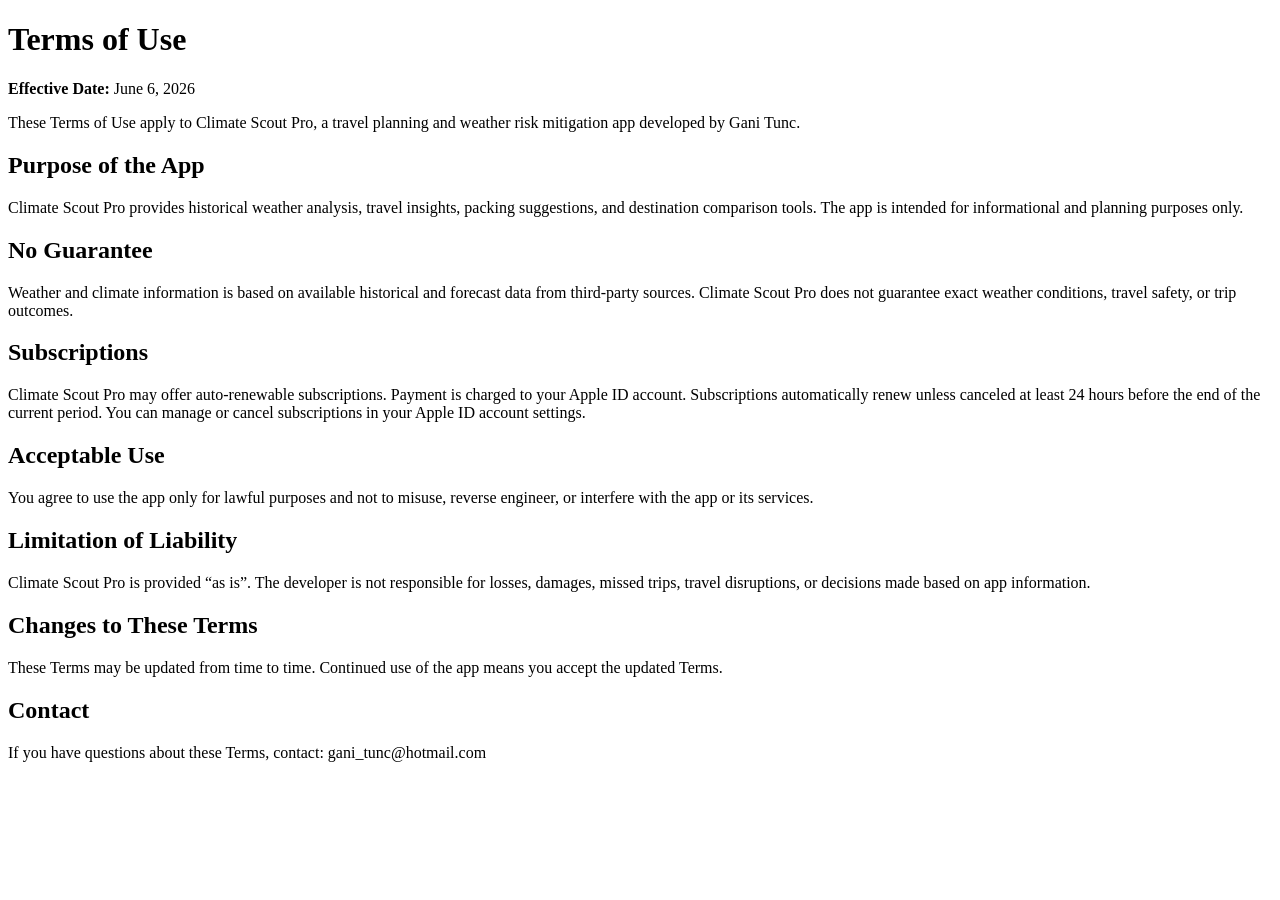
==== terms.html @ 1fe16081 "Create terms.html" ====
<!DOCTYPE html>
<html lang="en">
<head>
  <meta charset="UTF-8">
  <title>Terms of Use - Climate Scout Pro</title>
  <meta name="viewport" content="width=device-width, initial-scale=1">
</head>
<body>
  <h1>Terms of Use</h1>
  <p><strong>Effective Date:</strong> June 6, 2026</p>

  <p>These Terms of Use apply to Climate Scout Pro, a travel planning and weather risk mitigation app developed by Gani Tunc.</p>

  <h2>Purpose of the App</h2>
  <p>Climate Scout Pro provides historical weather analysis, travel insights, packing suggestions, and destination comparison tools. The app is intended for informational and planning purposes only.</p>

  <h2>No Guarantee</h2>
  <p>Weather and climate information is based on available historical and forecast data from third-party sources. Climate Scout Pro does not guarantee exact weather conditions, travel safety, or trip outcomes.</p>

  <h2>Subscriptions</h2>
  <p>Climate Scout Pro may offer auto-renewable subscriptions. Payment is charged to your Apple ID account. Subscriptions automatically renew unless canceled at least 24 hours before the end of the current period. You can manage or cancel subscriptions in your Apple ID account settings.</p>

  <h2>Acceptable Use</h2>
  <p>You agree to use the app only for lawful purposes and not to misuse, reverse engineer, or interfere with the app or its services.</p>

  <h2>Limitation of Liability</h2>
  <p>Climate Scout Pro is provided “as is”. The developer is not responsible for losses, damages, missed trips, travel disruptions, or decisions made based on app information.</p>

  <h2>Changes to These Terms</h2>
  <p>These Terms may be updated from time to time. Continued use of the app means you accept the updated Terms.</p>

  <h2>Contact</h2>
  <p>If you have questions about these Terms, contact: gani_tunc@hotmail.com</p>
</body>
</html>
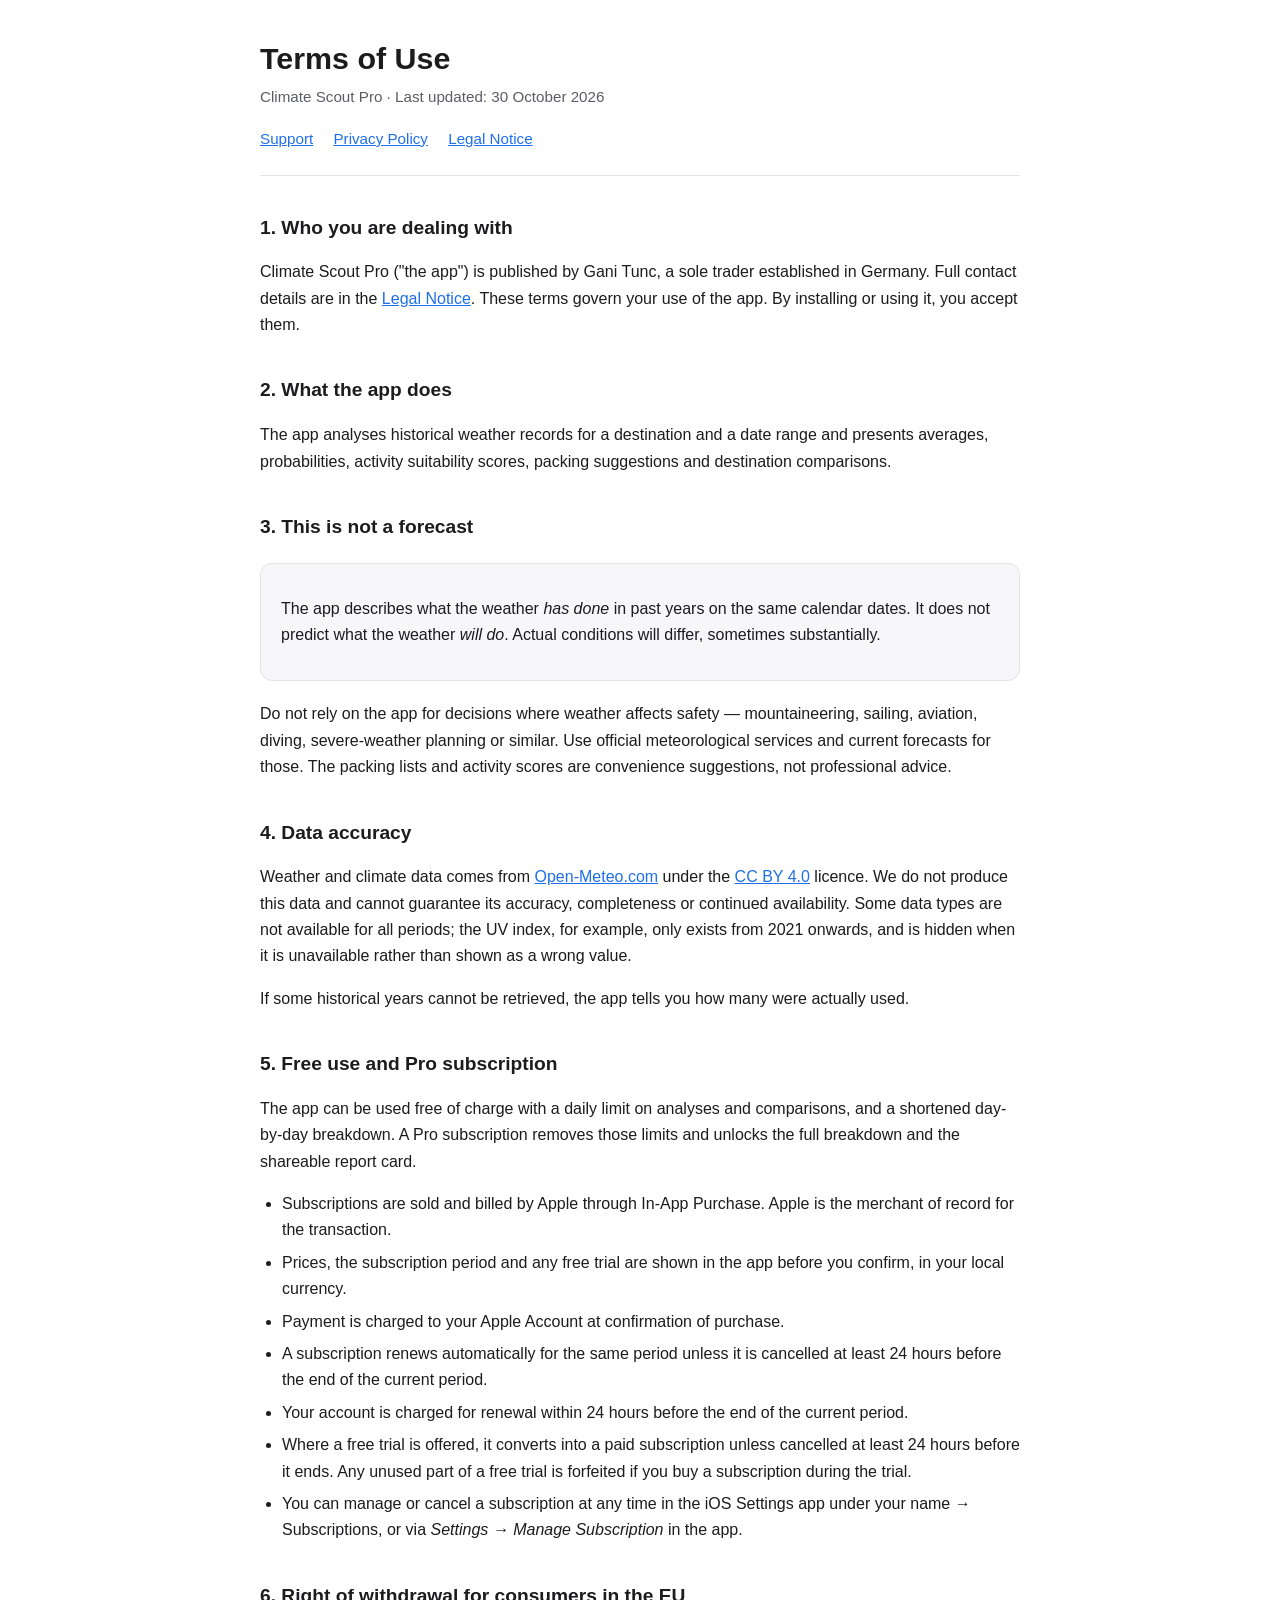
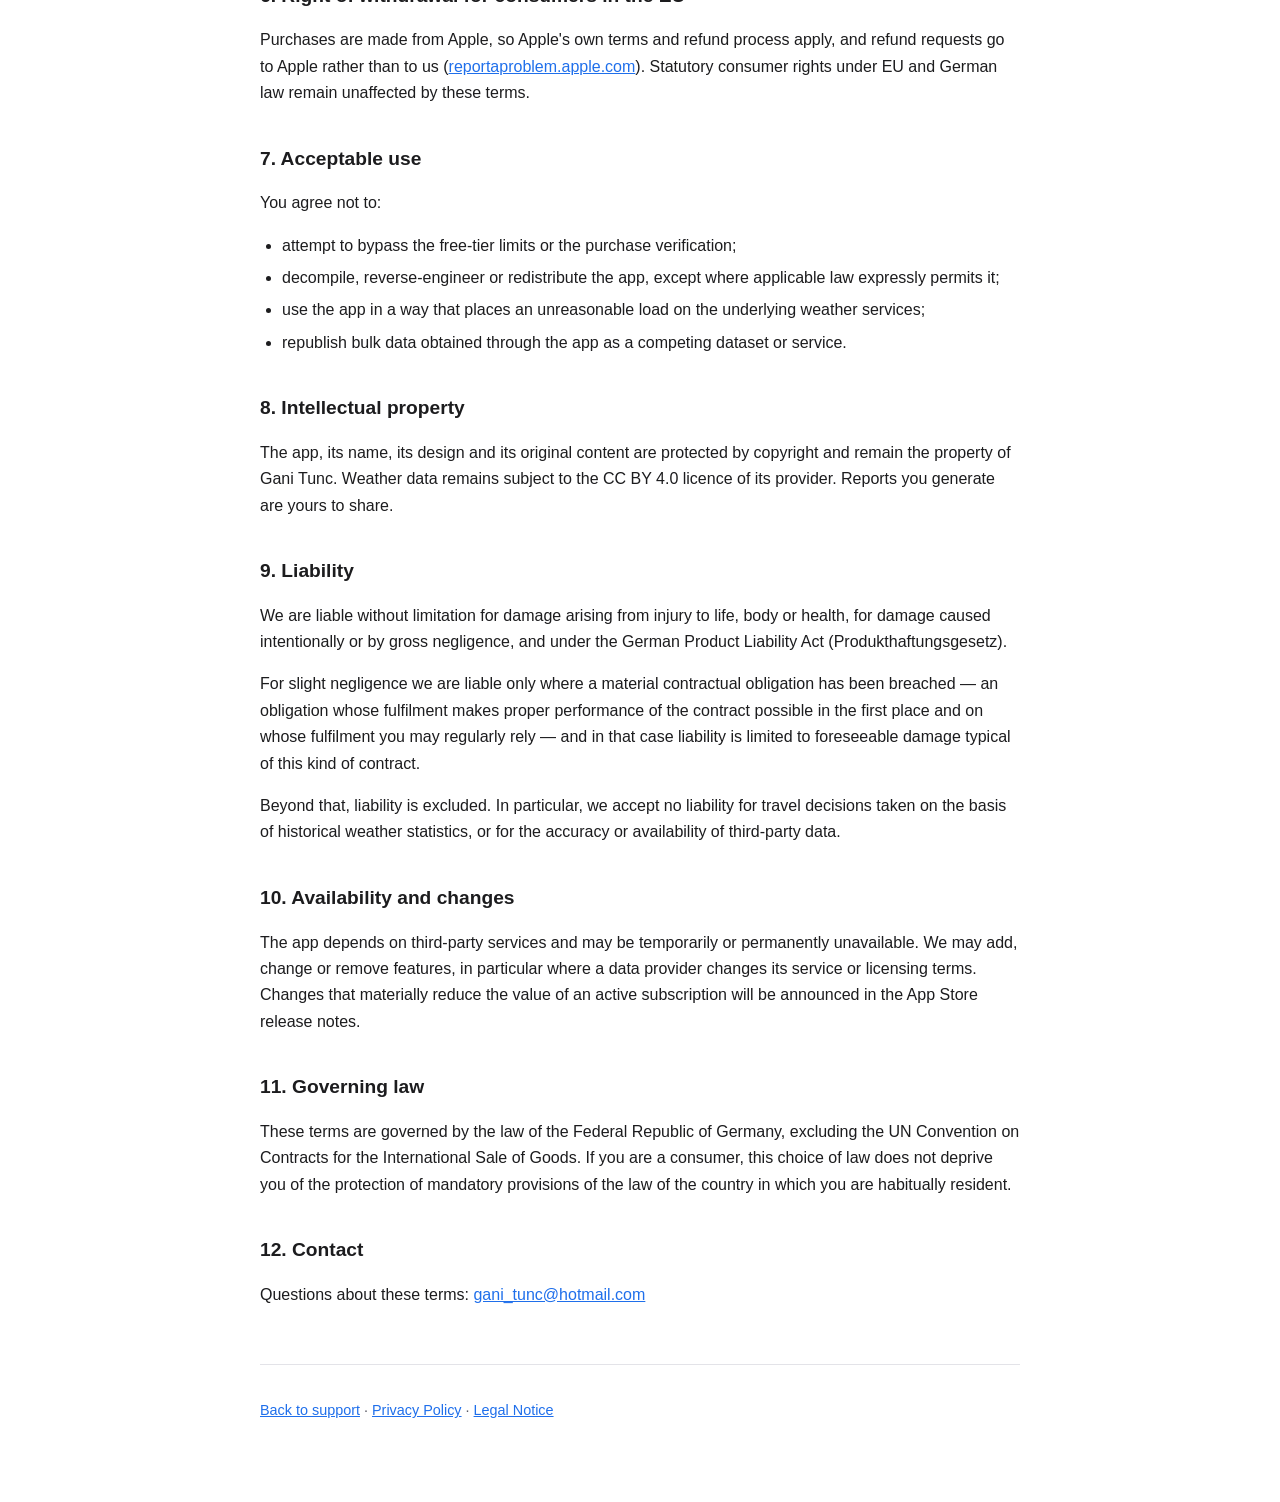
==== commit 86a52387: "Add Impressum, German privacy policy and support page; rewrite legal pages" ====
--- a/terms.html
+++ b/terms.html
@@ -1,35 +1,152 @@
-<!DOCTYPE html>
+<!doctype html>
 <html lang="en">
 <head>
-  <meta charset="UTF-8">
-  <title>Terms of Use - Climate Scout Pro</title>
-  <meta name="viewport" content="width=device-width, initial-scale=1">
+<meta charset="utf-8">
+<meta name="viewport" content="width=device-width, initial-scale=1">
+<title>Terms of Use — Climate Scout Pro</title>
+<link rel="stylesheet" href="style.css">
 </head>
 <body>
-  <h1>Terms of Use</h1>
-  <p><strong>Effective Date:</strong> June 6, 2026</p>
+<main>
+  <header>
+    <h1>Terms of Use</h1>
+    <p class="sub">Climate Scout Pro · Last updated: 30 October 2026</p>
+    <nav>
+      <a href="index.html">Support</a>
+      <a href="privacy.html">Privacy Policy</a>
+      <a href="impressum.html">Legal Notice</a>
+    </nav>
+  </header>
 
-  <p>These Terms of Use apply to Climate Scout Pro, a travel planning and weather risk mitigation app developed by Gani Tunc.</p>
+  <h2>1. Who you are dealing with</h2>
+  <p>
+    Climate Scout Pro ("the app") is published by Gani Tunc, a sole trader established in Germany.
+    Full contact details are in the <a href="impressum.html">Legal Notice</a>. These terms govern
+    your use of the app. By installing or using it, you accept them.
+  </p>
 
-  <h2>Purpose of the App</h2>
-  <p>Climate Scout Pro provides historical weather analysis, travel insights, packing suggestions, and destination comparison tools. The app is intended for informational and planning purposes only.</p>
+  <h2>2. What the app does</h2>
+  <p>
+    The app analyses historical weather records for a destination and a date range and presents
+    averages, probabilities, activity suitability scores, packing suggestions and destination
+    comparisons.
+  </p>
 
-  <h2>No Guarantee</h2>
-  <p>Weather and climate information is based on available historical and forecast data from third-party sources. Climate Scout Pro does not guarantee exact weather conditions, travel safety, or trip outcomes.</p>
+  <h2>3. This is not a forecast</h2>
+  <div class="card">
+    <p>
+      The app describes what the weather <em>has done</em> in past years on the same calendar dates.
+      It does not predict what the weather <em>will do</em>. Actual conditions will differ, sometimes
+      substantially.
+    </p>
+  </div>
+  <p>
+    Do not rely on the app for decisions where weather affects safety — mountaineering, sailing,
+    aviation, diving, severe-weather planning or similar. Use official meteorological services and
+    current forecasts for those. The packing lists and activity scores are convenience suggestions,
+    not professional advice.
+  </p>
 
-  <h2>Subscriptions</h2>
-  <p>Climate Scout Pro may offer auto-renewable subscriptions. Payment is charged to your Apple ID account. Subscriptions automatically renew unless canceled at least 24 hours before the end of the current period. You can manage or cancel subscriptions in your Apple ID account settings.</p>
+  <h2>4. Data accuracy</h2>
+  <p>
+    Weather and climate data comes from <a href="https://open-meteo.com/">Open-Meteo.com</a> under
+    the <a href="https://creativecommons.org/licenses/by/4.0/">CC BY 4.0</a> licence. We do not
+    produce this data and cannot guarantee its accuracy, completeness or continued availability.
+    Some data types are not available for all periods; the UV index, for example, only exists from
+    2021 onwards, and is hidden when it is unavailable rather than shown as a wrong value.
+  </p>
+  <p>
+    If some historical years cannot be retrieved, the app tells you how many were actually used.
+  </p>
 
-  <h2>Acceptable Use</h2>
-  <p>You agree to use the app only for lawful purposes and not to misuse, reverse engineer, or interfere with the app or its services.</p>
+  <h2>5. Free use and Pro subscription</h2>
+  <p>
+    The app can be used free of charge with a daily limit on analyses and comparisons, and a
+    shortened day-by-day breakdown. A Pro subscription removes those limits and unlocks the full
+    breakdown and the shareable report card.
+  </p>
+  <ul>
+    <li>Subscriptions are sold and billed by Apple through In-App Purchase. Apple is the merchant
+        of record for the transaction.</li>
+    <li>Prices, the subscription period and any free trial are shown in the app before you confirm,
+        in your local currency.</li>
+    <li>Payment is charged to your Apple Account at confirmation of purchase.</li>
+    <li>A subscription renews automatically for the same period unless it is cancelled at least
+        24 hours before the end of the current period.</li>
+    <li>Your account is charged for renewal within 24 hours before the end of the current period.</li>
+    <li>Where a free trial is offered, it converts into a paid subscription unless cancelled at
+        least 24 hours before it ends. Any unused part of a free trial is forfeited if you buy a
+        subscription during the trial.</li>
+    <li>You can manage or cancel a subscription at any time in the iOS Settings app under your
+        name → Subscriptions, or via <em>Settings → Manage Subscription</em> in the app.</li>
+  </ul>
 
-  <h2>Limitation of Liability</h2>
-  <p>Climate Scout Pro is provided “as is”. The developer is not responsible for losses, damages, missed trips, travel disruptions, or decisions made based on app information.</p>
+  <h2>6. Right of withdrawal for consumers in the EU</h2>
+  <p>
+    Purchases are made from Apple, so Apple's own terms and refund process apply, and refund
+    requests go to Apple rather than to us (<a href="https://reportaproblem.apple.com/">reportaproblem.apple.com</a>).
+    Statutory consumer rights under EU and German law remain unaffected by these terms.
+  </p>
 
-  <h2>Changes to These Terms</h2>
-  <p>These Terms may be updated from time to time. Continued use of the app means you accept the updated Terms.</p>
+  <h2>7. Acceptable use</h2>
+  <p>You agree not to:</p>
+  <ul>
+    <li>attempt to bypass the free-tier limits or the purchase verification;</li>
+    <li>decompile, reverse-engineer or redistribute the app, except where applicable law expressly
+        permits it;</li>
+    <li>use the app in a way that places an unreasonable load on the underlying weather services;</li>
+    <li>republish bulk data obtained through the app as a competing dataset or service.</li>
+  </ul>
 
-  <h2>Contact</h2>
-  <p>If you have questions about these Terms, contact: gani_tunc@hotmail.com</p>
+  <h2>8. Intellectual property</h2>
+  <p>
+    The app, its name, its design and its original content are protected by copyright and remain
+    the property of Gani Tunc. Weather data remains subject to the CC BY 4.0 licence of its
+    provider. Reports you generate are yours to share.
+  </p>
+
+  <h2>9. Liability</h2>
+  <p>
+    We are liable without limitation for damage arising from injury to life, body or health, for
+    damage caused intentionally or by gross negligence, and under the German Product Liability Act
+    (Produkthaftungsgesetz).
+  </p>
+  <p>
+    For slight negligence we are liable only where a material contractual obligation has been
+    breached — an obligation whose fulfilment makes proper performance of the contract possible in
+    the first place and on whose fulfilment you may regularly rely — and in that case liability is
+    limited to foreseeable damage typical of this kind of contract.
+  </p>
+  <p>
+    Beyond that, liability is excluded. In particular, we accept no liability for travel decisions
+    taken on the basis of historical weather statistics, or for the accuracy or availability of
+    third-party data.
+  </p>
+
+  <h2>10. Availability and changes</h2>
+  <p>
+    The app depends on third-party services and may be temporarily or permanently unavailable. We
+    may add, change or remove features, in particular where a data provider changes its service or
+    licensing terms. Changes that materially reduce the value of an active subscription will be
+    announced in the App Store release notes.
+  </p>
+
+  <h2>11. Governing law</h2>
+  <p>
+    These terms are governed by the law of the Federal Republic of Germany, excluding the UN
+    Convention on Contracts for the International Sale of Goods. If you are a consumer, this choice
+    of law does not deprive you of the protection of mandatory provisions of the law of the country
+    in which you are habitually resident.
+  </p>
+
+  <h2>12. Contact</h2>
+  <p>
+    Questions about these terms: <a href="mailto:gani_tunc@hotmail.com">gani_tunc@hotmail.com</a>
+  </p>
+
+  <footer>
+    <p><a href="index.html">Back to support</a> · <a href="privacy.html">Privacy Policy</a> · <a href="impressum.html">Legal Notice</a></p>
+  </footer>
+</main>
 </body>
 </html>
--- a/style.css
+++ b/style.css
@@ -0,0 +1,74 @@
+:root {
+  --bg: #ffffff;
+  --fg: #1c1c1e;
+  --muted: #5c5c66;
+  --accent: #1f6feb;
+  --border: #e3e3e8;
+  --card: #f7f7f9;
+}
+
+@media (prefers-color-scheme: dark) {
+  :root {
+    --bg: #111318;
+    --fg: #ececf1;
+    --muted: #a2a2ad;
+    --accent: #6ea8ff;
+    --border: #2a2d35;
+    --card: #1a1d23;
+  }
+}
+
+* { box-sizing: border-box; }
+
+body {
+  margin: 0;
+  padding: 0 16px 64px;
+  background: var(--bg);
+  color: var(--fg);
+  font: 16px/1.65 -apple-system, BlinkMacSystemFont, "Segoe UI", Roboto, Helvetica, Arial, sans-serif;
+  -webkit-text-size-adjust: 100%;
+}
+
+main { max-width: 760px; margin: 0 auto; }
+
+header {
+  padding: 40px 0 24px;
+  border-bottom: 1px solid var(--border);
+  margin-bottom: 32px;
+}
+
+h1 { font-size: 1.9rem; line-height: 1.2; margin: 0 0 8px; }
+h2 { font-size: 1.2rem; margin: 36px 0 10px; }
+h3 { font-size: 1rem; margin: 24px 0 8px; }
+
+.sub { color: var(--muted); margin: 0; font-size: 0.95rem; }
+
+a { color: var(--accent); }
+
+nav { margin-top: 16px; font-size: 0.95rem; }
+nav a { margin-right: 16px; display: inline-block; }
+
+ul { padding-left: 22px; }
+li { margin-bottom: 6px; }
+
+.card {
+  background: var(--card);
+  border: 1px solid var(--border);
+  border-radius: 12px;
+  padding: 16px 20px;
+  margin: 20px 0;
+}
+
+address { font-style: normal; }
+
+footer {
+  margin-top: 56px;
+  padding-top: 20px;
+  border-top: 1px solid var(--border);
+  color: var(--muted);
+  font-size: 0.9rem;
+}
+
+table { border-collapse: collapse; width: 100%; margin: 16px 0; font-size: 0.95rem; }
+th, td { text-align: left; padding: 10px 12px; border-bottom: 1px solid var(--border); vertical-align: top; }
+th { font-weight: 600; }
